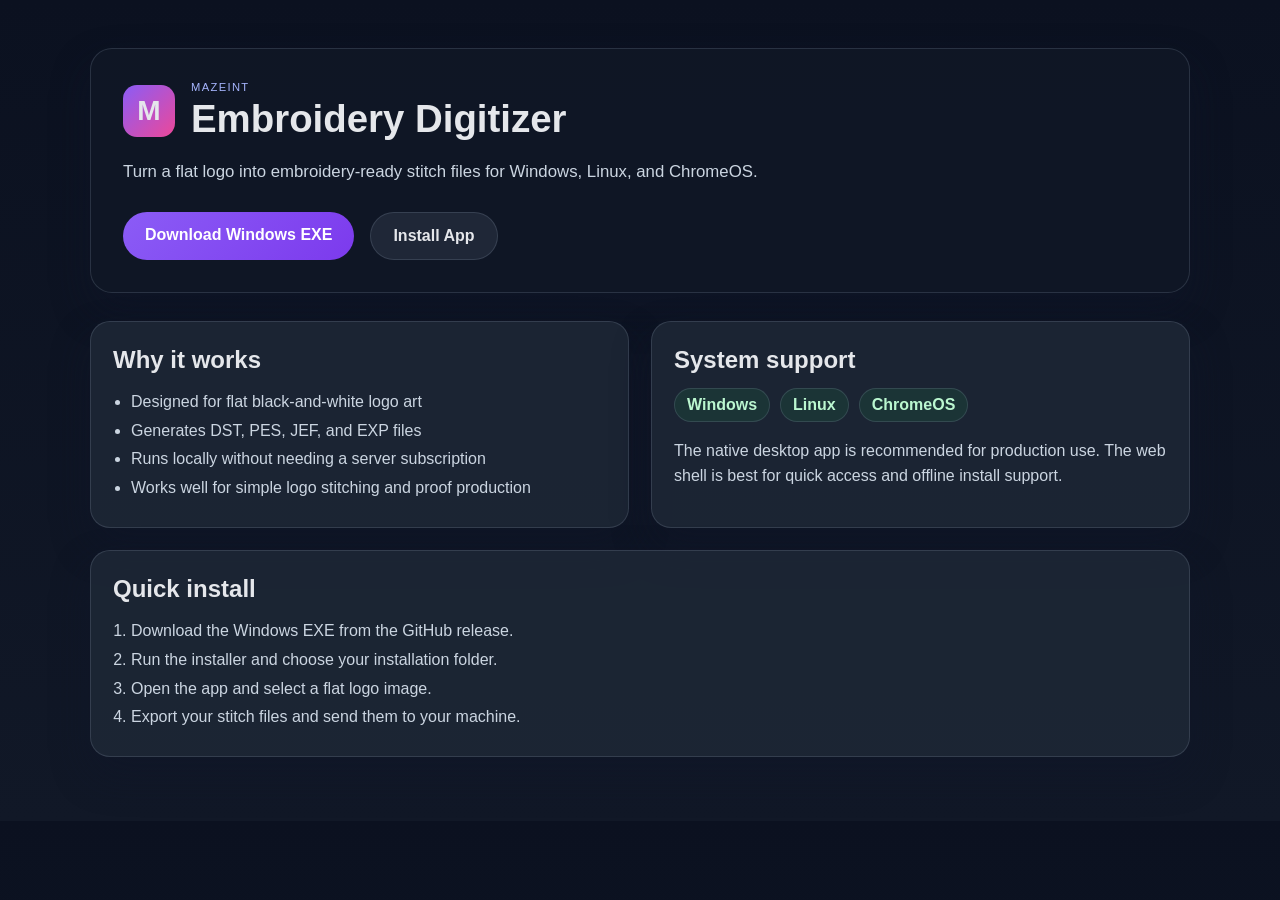
==== site/index.html @ 705be0ea "Initial release: MazeInt Embroidery Digitizer" ====
<!DOCTYPE html>
<html lang="en">
  <head>
    <meta charset="UTF-8" />
    <meta name="viewport" content="width=device-width, initial-scale=1.0" />
    <meta name="theme-color" content="#111827" />
    <meta name="description" content="MazeInt embroidery digitizer download page and offline-ready launcher." />
    <title>MazeInt | Embroidery Digitizer</title>
    <link rel="manifest" href="manifest.webmanifest" />
    <link rel="icon" href="icon.svg" type="image/svg+xml" />
    <link rel="apple-touch-icon" href="icon.svg" />
    <link rel="stylesheet" href="styles.css" />
  </head>
  <body>
    <div class="page-shell">
      <header class="hero">
        <div class="brand-row">
          <div class="brand-mark">M</div>
          <div>
            <p class="eyebrow">MazeInt</p>
            <h1>Embroidery Digitizer</h1>
          </div>
        </div>

        <p class="subtitle">
          Turn a flat logo into embroidery-ready stitch files for Windows, Linux, and ChromeOS.
        </p>

        <div class="cta-row">
          <a class="primary-button" href="https://github.com/your-org/your-repo/releases/latest" target="_blank" rel="noreferrer">
            Download Windows EXE
          </a>
          <button id="installPwaButton" class="secondary-button" type="button">Install App</button>
        </div>
      </header>

      <main class="content-grid">
        <section class="card">
          <h2>Why it works</h2>
          <ul>
            <li>Designed for flat black-and-white logo art</li>
            <li>Generates DST, PES, JEF, and EXP files</li>
            <li>Runs locally without needing a server subscription</li>
            <li>Works well for simple logo stitching and proof production</li>
          </ul>
        </section>

        <section class="card">
          <h2>System support</h2>
          <div class="support-list">
            <span>Windows</span>
            <span>Linux</span>
            <span>ChromeOS</span>
          </div>
          <p class="small-note">
            The native desktop app is recommended for production use. The web shell is best for quick access and offline install support.
          </p>
        </section>

        <section class="card wide">
          <h2>Quick install</h2>
          <ol>
            <li>Download the Windows EXE from the GitHub release.</li>
            <li>Run the installer and choose your installation folder.</li>
            <li>Open the app and select a flat logo image.</li>
            <li>Export your stitch files and send them to your machine.</li>
          </ol>
        </section>
      </main>
    </div>

    <script src="app.js"></script>
  </body>
</html>
---- site/styles.css ----
:root {
  --bg: #0b1120;
  --panel: #111827;
  --panel-2: #1f2937;
  --text: #e5e7eb;
  --muted: #cbd5e1;
  --accent: #8b5cf6;
  --accent-2: #22c55e;
  --border: rgba(148, 163, 184, 0.2);
  --shadow: 0 18px 38px rgba(15, 23, 42, 0.45);
}

* { box-sizing: border-box; }

body {
  margin: 0;
  font-family: "Segoe UI", Tahoma, sans-serif;
  background: linear-gradient(180deg, #0b1120 0%, #111827 100%);
  color: var(--text);
}

.page-shell {
  width: min(1100px, calc(100% - 32px));
  margin: 0 auto;
  padding: 48px 0 64px;
}

.hero {
  background: rgba(17, 24, 39, 0.82);
  border: 1px solid var(--border);
  border-radius: 22px;
  padding: 32px;
  box-shadow: var(--shadow);
}

.brand-row {
  display: flex;
  align-items: center;
  gap: 16px;
  margin-bottom: 12px;
}

.brand-mark {
  width: 52px;
  height: 52px;
  border-radius: 14px;
  display: grid;
  place-items: center;
  background: linear-gradient(135deg, var(--accent), #ec4899);
  font-weight: 700;
  font-size: 28px;
}

.eyebrow {
  margin: 0;
  color: #a5b4fc;
  letter-spacing: 0.12em;
  text-transform: uppercase;
  font-size: 0.7rem;
}

h1 {
  margin: 4px 0 0;
  font-size: clamp(2rem, 3vw, 3rem);
}

.subtitle {
  max-width: 720px;
  color: var(--muted);
  font-size: 1.05rem;
  line-height: 1.6;
  margin: 18px 0 0;
}

.cta-row {
  display: flex;
  gap: 16px;
  flex-wrap: wrap;
  margin-top: 26px;
}

.primary-button,
.secondary-button {
  border: none;
  border-radius: 999px;
  padding: 14px 22px;
  font-size: 1rem;
  font-weight: 600;
  text-decoration: none;
  cursor: pointer;
  transition: transform 0.2s ease, opacity 0.2s ease;
}

.primary-button {
  background: linear-gradient(135deg, var(--accent), #7c3aed);
  color: white;
}

.secondary-button {
  background: rgba(148, 163, 184, 0.12);
  color: var(--text);
  border: 1px solid var(--border);
}

.primary-button:hover,
.secondary-button:hover {
  transform: translateY(-1px);
}

.content-grid {
  display: grid;
  grid-template-columns: repeat(2, minmax(0, 1fr));
  gap: 22px;
  margin-top: 28px;
}

.card {
  background: rgba(31, 41, 55, 0.82);
  border: 1px solid var(--border);
  border-radius: 20px;
  padding: 24px 22px;
  box-shadow: var(--shadow);
}

.card h2 {
  margin-top: 0;
  margin-bottom: 14px;
}

.card ul, .card ol {
  margin: 0;
  padding-left: 18px;
  color: var(--muted);
  line-height: 1.8;
}

.card.wide {
  grid-column: 1 / -1;
}

.support-list {
  display: flex;
  flex-wrap: wrap;
  gap: 10px;
  margin-bottom: 14px;
}

.support-list span {
  border-radius: 999px;
  border: 1px solid var(--border);
  background: rgba(34, 197, 94, 0.1);
  color: #bbf7d0;
  padding: 7px 12px;
  font-weight: 600;
}

.small-note {
  color: var(--muted);
  line-height: 1.6;
  margin-bottom: 0;
}

@media (max-width: 760px) {
  .content-grid {
    grid-template-columns: 1fr;
  }

  .hero {
    padding: 24px 18px;
  }
}
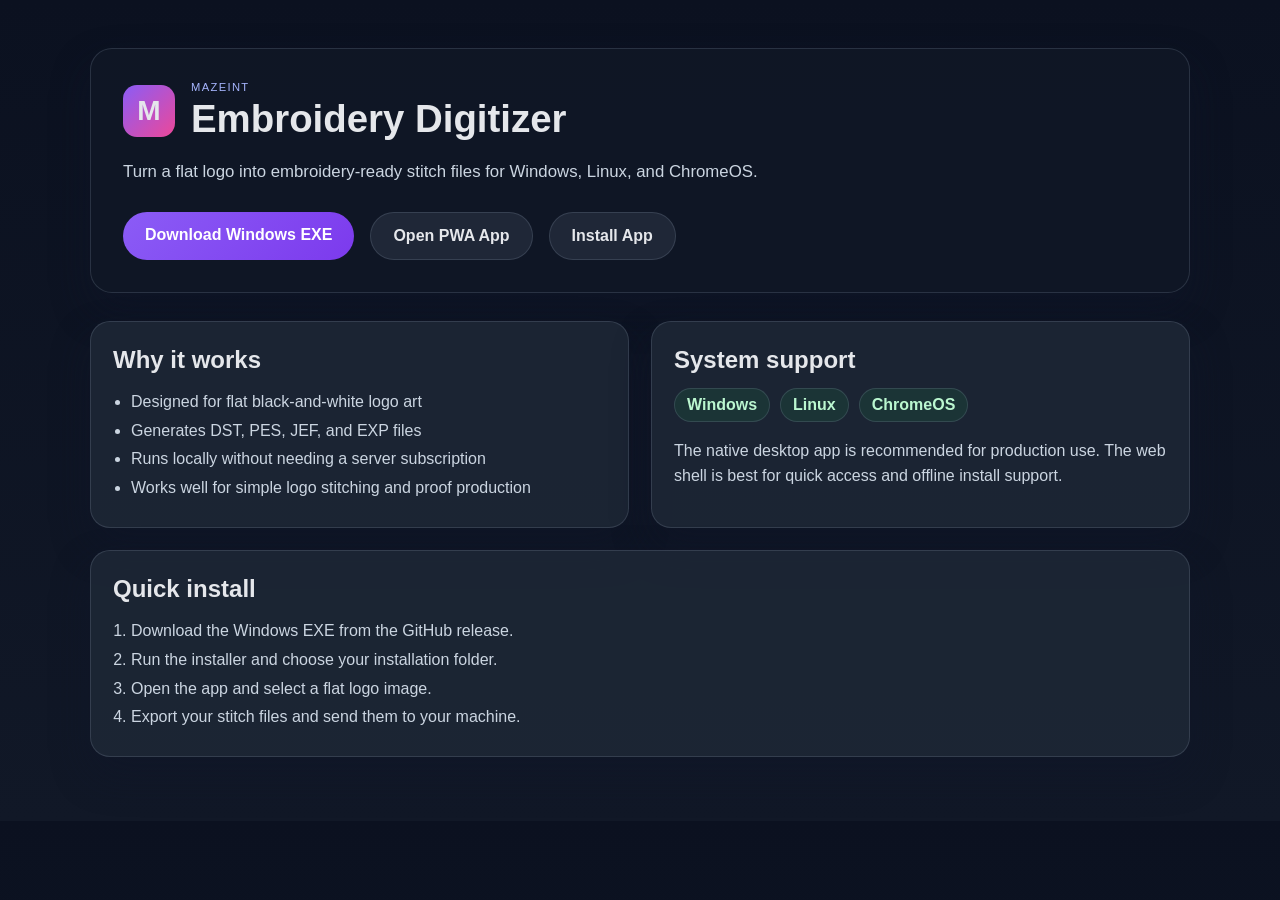
==== commit 8ebdb3b9: "Add GitHub install instructions and PWA links" ====
--- a/site/index.html
+++ b/site/index.html
@@ -27,8 +27,11 @@
         </p>
 
         <div class="cta-row">
-          <a class="primary-button" href="https://github.com/your-org/your-repo/releases/latest" target="_blank" rel="noreferrer">
+          <a class="primary-button" href="https://github.com/slinkykct/mint-digitizer/releases/latest" target="_blank" rel="noreferrer">
             Download Windows EXE
+          </a>
+          <a class="secondary-button" href="https://slinkykct.github.io/mint-digitizer/" target="_blank" rel="noreferrer">
+            Open PWA App
           </a>
           <button id="installPwaButton" class="secondary-button" type="button">Install App</button>
         </div>
